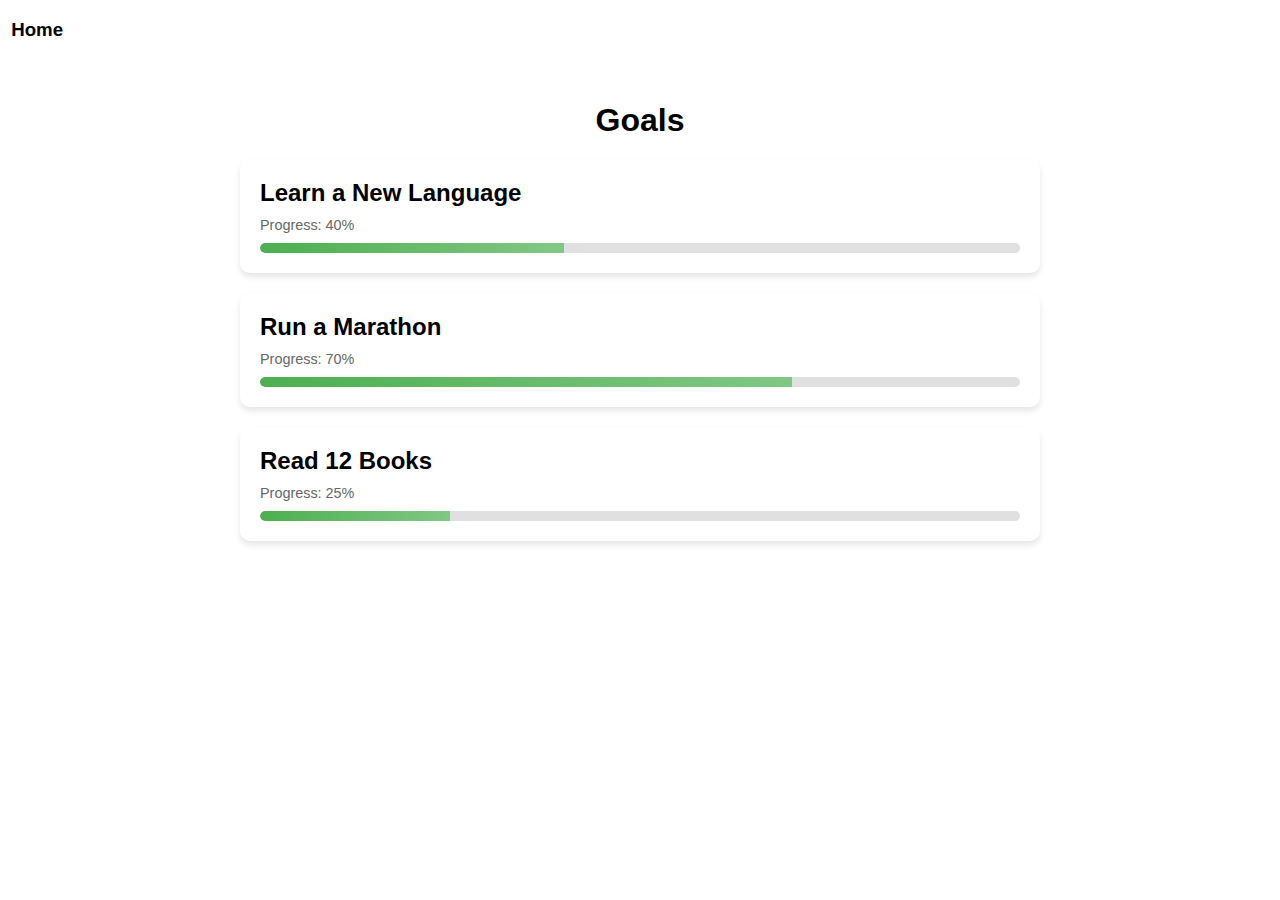
==== goals.html @ 9da83f92 "Add files via upload" ====
<!DOCTYPE html>
<html lang="en">
<head>
    <meta charset="UTF-8">
    <meta name="viewport" content="width=device-width, initial-scale=1.0">
    <title>Goals</title>
    <link rel="stylesheet" href="goals.css">
</head>
<body>

  <div class="topContainer">
        <div id="dashboardStatus">
             <h3>Home</h3>
        </div>
        <div>
    <div class="container">
    
        <h1 class="title">Goals</h1>
        <div class="goal-card">
          <h2>Learn a New Language</h2>
          <p>Progress: 40%</p>
          <div class="progress-bar">
            <div class="progress" style="width: 40%;"></div>
          </div>
        </div>
        <div class="goal-card">
          <h2>Run a Marathon</h2>
          <p>Progress: 70%</p>
          <div class="progress-bar">
            <div class="progress" style="width: 70%;"></div>
          </div>
        </div>
        <div class="goal-card">
          <h2>Read 12 Books</h2>
          <p>Progress: 25%</p>
          <div class="progress-bar">
            <div class="progress" style="width: 25%;"></div>
          </div>
        </div>
      </div>

    
</body>
</html>
---- goals.css ----
/* Global Styles */

 body {
    font-family: Arial, sans-serif;
    margin: 0;
    padding: 0;
    /* background-color: #f9f9f9; */
    color: #333;
  }  
  .content{
    background-color: lightgray;
  }
  #dashboardStatus{
    margin-left: 0.7rem;
    tab-size: 3%;
    }
  .topContainer{
    margin-top: 0.1rem;
    width: 100%;
    height: 5%;
    /* display: grid; */
    background-color: white;
    /* grid-template-columns: 2fr 1fr; */
    /* place-content: center; */
    /* color: white; */
    /* display: flex; */
     align-items: center; 


    /* margin-left: 0.6rem; */
    border-radius: 6px;
    /* border: 1px solid black; */
    color: black;
    
}
  .container {
    max-width: 800px;
    margin: 20px auto;
    padding: 20px;
    border-radius: 15px;
    /* background-color: cyan; */
  }
  
  .title {
    text-align: center;
    font-size: 2rem;
    margin-bottom: 20px;
  }
  
  /* Goal Card Styles */
  .goal-card {
    background: #fff;
    border-radius: 10px;
    box-shadow: 0 4px 6px rgba(0, 0, 0, 0.1);
    padding: 20px;
    margin-bottom: 20px;
  }
  
  .goal-card h2 {
    margin: 0 0 10px;
  }
  
  .goal-card p {
    font-size: 0.9rem;
    color: #666;
    margin: 0 0 10px;
  }
  
  /* Progress Bar Styles */
  .progress-bar {
    background: #e0e0e0;
    border-radius: 10px;
    overflow: hidden;
    height: 10px;
  }
  
  .progress {
    background: linear-gradient(90deg, #4caf50, #81c784);
    height: 100%;
    border-radius: 10px 0 0 10px;
  }
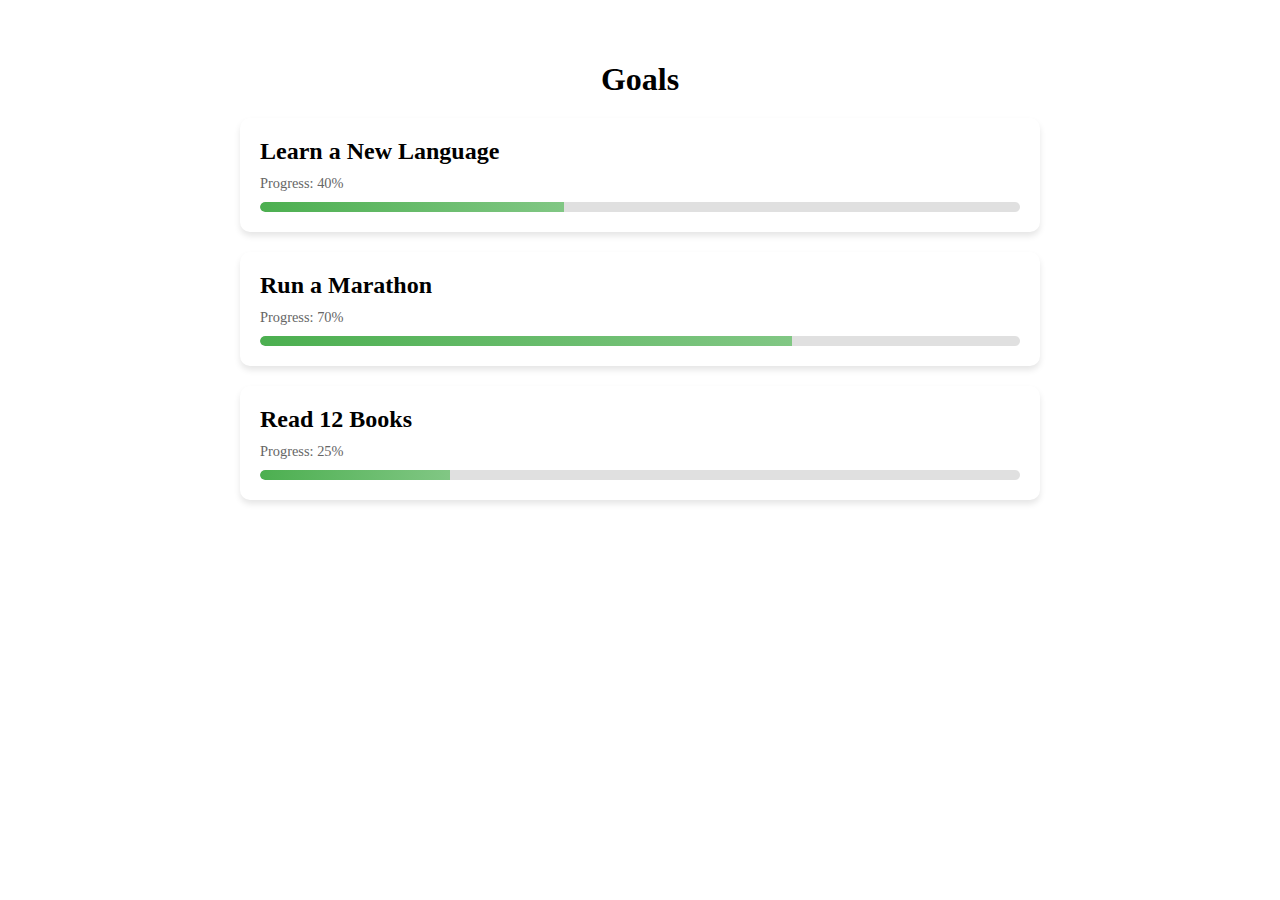
==== commit b2d72422: "add all but no api" ====
--- a/goals.html
+++ b/goals.html
@@ -8,11 +8,6 @@
 </head>
 <body>
 
-  <div class="topContainer">
-        <div id="dashboardStatus">
-             <h3>Home</h3>
-        </div>
-        <div>
     <div class="container">
     
         <h1 class="title">Goals</h1>
--- a/goals.css
+++ b/goals.css
@@ -1,38 +1,22 @@
-/* Global Styles */
-
- body {
-    font-family: Arial, sans-serif;
-    margin: 0;
-    padding: 0;
-    /* background-color: #f9f9f9; */
-    color: #333;
-  }  
-  .content{
-    background-color: lightgray;
-  }
-  #dashboardStatus{
-    margin-left: 0.7rem;
-    tab-size: 3%;
-    }
-  .topContainer{
-    margin-top: 0.1rem;
-    width: 100%;
-    height: 5%;
-    /* display: grid; */
-    background-color: white;
-    /* grid-template-columns: 2fr 1fr; */
-    /* place-content: center; */
-    /* color: white; */
-    /* display: flex; */
-     align-items: center; 
+:root{
+  --darkBlue: rgb(37, 100, 182); 
+  --secondaryColor: whitesmoke;
+  --textColor: rgb(0, 0, 0);
+  --lightgray: rgb(211, 211, 211);
+  --silver: rgb(192,192,192);
+  --purple: rgb(105,53,156);
+  --green: rgb(0,163,119);
+  --yellow: rgb(255,255,0);
+  --white: rgb(255,255,255);
+}
+h1,h2,h3,h4,h5,h6{
+  color: var(--textColor);
+}
 
 
-    /* margin-left: 0.6rem; */
-    border-radius: 6px;
-    /* border: 1px solid black; */
-    color: black;
-    
-}
+
+/* Global Styles */
+ 
   .container {
     max-width: 800px;
     margin: 20px auto;
@@ -79,4 +63,72 @@
     height: 100%;
     border-radius: 10px 0 0 10px;
   }
-  +  
+   /* media query */
+
+/* small */
+@media screen and (min-width: 320px) {
+    
+  /* need small device start  */
+  
+ span{
+    font-size: 8px;
+ }
+ 
+ /* header changes */
+  .content{
+    width: 90%;
+    font-size: 12px;
+ }
+
+  /* need end small device start  */
+   
+} 
+
+
+
+
+
+
+
+
+
+/* Tablet */
+@media screen and (min-width: 768px) {
+  
+
+    
+/* need start tablet device start  */
+    h1 {
+        font-size: 40px;
+    }
+    .container{
+        grid-template-columns: 0.5fr 1fr;
+    }
+    .userProfile{
+        width: 100%;
+        height: 30%;
+    }
+    .menu  button h4{
+        display: block;
+    }
+    header{
+        
+        font-size: 17px;
+    }
+  
+   
+/* need end tablet device start  */
+  
+
+}
+
+
+
+
+
+/* Laptop */
+@media screen and (min-width: 1024px) {
+ 
+
+}